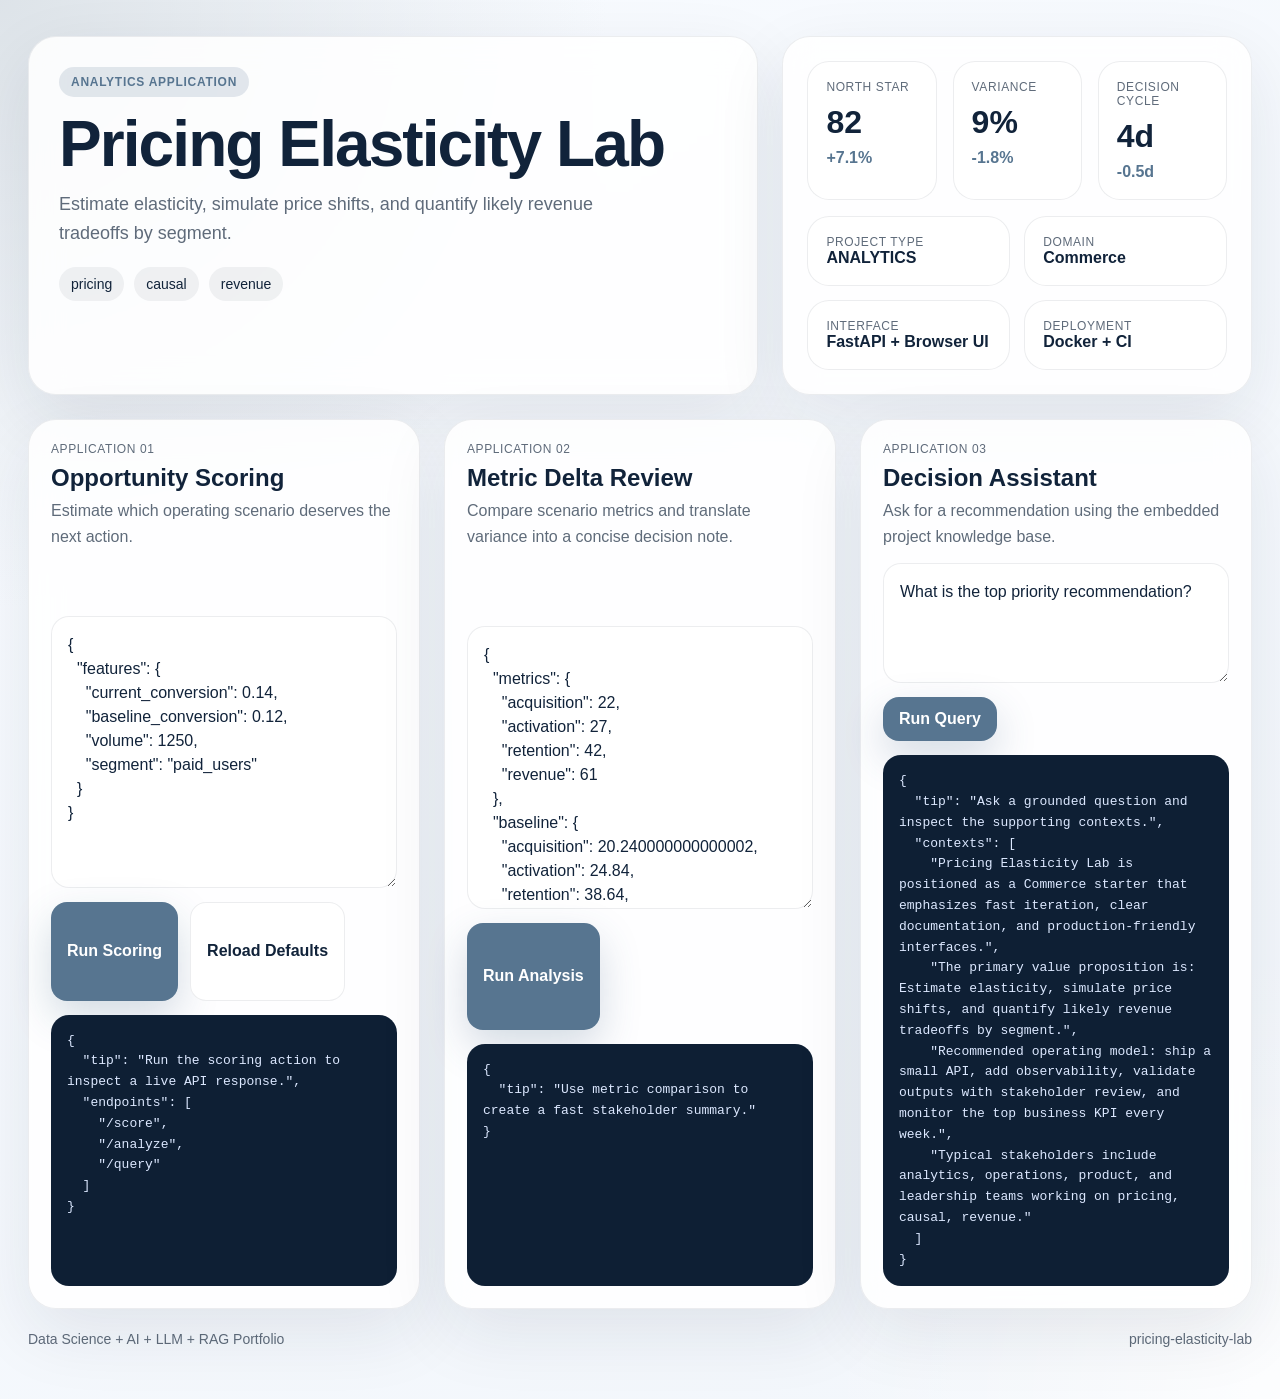
==== src/app/web/index.html @ 2bd1ab11 "Publish production-ready portfolio project" ====
<!doctype html>
        <html lang="en">
        <head>
          <meta charset="utf-8">
          <meta name="viewport" content="width=device-width, initial-scale=1">
          <title>Pricing Elasticity Lab</title>
          <link rel="stylesheet" href="./styles.css">
          <style>:root { --accent: #577590; }</style>
        </head>
        <body>
          <div class="page">
            <section class="hero">
              <div class="panel hero-copy">
                <span class="eyebrow">Analytics Application</span>
                <h1 id="project-title">Pricing Elasticity Lab</h1>
                <p id="project-summary" class="lead">Estimate elasticity, simulate price shifts, and quantify likely revenue tradeoffs by segment.</p>
                <ul id="project-tags" class="tag-list">
                  <li>pricing</li><li>causal</li><li>revenue</li>
                </ul>
              </div>
              <div class="panel hero-side">
                <div class="metric-grid">
                  <article class='card'><span>North Star</span><strong>82</strong><em>+7.1%</em></article>
<article class='card'><span>Variance</span><strong>9%</strong><em>-1.8%</em></article>
<article class='card'><span>Decision Cycle</span><strong>4d</strong><em>-0.5d</em></article>
                </div>
                <div class="mini-grid">
                  <article class='mini-card'><span>Project Type</span><strong>ANALYTICS</strong></article><article class='mini-card'><span>Domain</span><strong>Commerce</strong></article><article class='mini-card'><span>Interface</span><strong>FastAPI + Browser UI</strong></article><article class='mini-card'><span>Deployment</span><strong>Docker + CI</strong></article>
                </div>
              </div>
            </section>
            <section class="app-grid">
              <article class="panel module">
                <div class="module-header">
                  <span>Application 01</span>
                  <h2>Opportunity Scoring</h2>
                  <p>Estimate which operating scenario deserves the next action.</p>
                </div>
                <textarea id="score-input"></textarea>
                <div class="button-row">
                  <button id="run-score">Run Scoring</button>
                  <button id="load-defaults" class="secondary" type="button">Reload Defaults</button>
                </div>
                <pre id="score-output"></pre>
              </article>
              <article class="panel module">
                <div class="module-header">
                  <span>Application 02</span>
                  <h2>Metric Delta Review</h2>
                  <p>Compare scenario metrics and translate variance into a concise decision note.</p>
                </div>
                <textarea id="analyze-input"></textarea>
                <div class="button-row">
                  <button id="run-analyze">Run Analysis</button>
                </div>
                <pre id="analyze-output"></pre>
              </article>
              <article class="panel module">
                <div class="module-header">
                  <span>Application 03</span>
                  <h2>Decision Assistant</h2>
                  <p>Ask for a recommendation using the embedded project knowledge base.</p>
                </div>
                <textarea id="query-input" class="query-input"></textarea>
                <div class="button-row">
                  <button id="run-query">Run Query</button>
                </div>
                <pre id="query-output"></pre>
              </article>
            </section>
            <footer class="footer">
              <span>Data Science + AI + LLM + RAG Portfolio</span>
              <span>pricing-elasticity-lab</span>
            </footer>
          </div>
          <script id="bootstrap-data" type="application/json">{"project": {"slug": "pricing-elasticity-lab", "title": "Pricing Elasticity Lab", "project_type": "analytics", "domain": "Commerce", "summary": "Estimate elasticity, simulate price shifts, and quantify likely revenue tradeoffs by segment.", "tags": ["pricing", "causal", "revenue"]}, "sample_features": {"current_conversion": 0.14, "baseline_conversion": 0.12, "volume": 1250, "segment": "paid_users"}, "sample_metrics": {"acquisition": 22.0, "activation": 27.0, "retention": 42.0, "revenue": 61.0}, "sample_query": "What is the top priority recommendation?", "knowledge_base": ["Pricing Elasticity Lab is positioned as a Commerce starter that emphasizes fast iteration, clear documentation, and production-friendly interfaces.", "The primary value proposition is: Estimate elasticity, simulate price shifts, and quantify likely revenue tradeoffs by segment.", "Recommended operating model: ship a small API, add observability, validate outputs with stakeholder review, and monitor the top business KPI every week.", "Typical stakeholders include analytics, operations, product, and leadership teams working on pricing, causal, revenue."], "dashboard_metrics": [{"label": "North Star", "value": "82", "delta": "+7.1%"}, {"label": "Variance", "value": "9%", "delta": "-1.8%"}, {"label": "Decision Cycle", "value": "4d", "delta": "-0.5d"}]}</script>
          <script src="./app.js"></script>
        </body>
        </html>
---- src/app/web/styles.css ----
:root {
  --accent: #3d5a80;
  --accent-soft: rgba(61, 90, 128, 0.14);
  --bg: #f2f6fb;
  --card: rgba(255, 255, 255, 0.86);
  --line: rgba(16, 32, 51, 0.08);
  --ink: #11233a;
  --muted: #5f6b7a;
  --success: #2a9d8f;
}
* { box-sizing: border-box; }
html, body { margin: 0; min-height: 100%; }
body {
  font-family: "Avenir Next", "Segoe UI", sans-serif;
  color: var(--ink);
  background:
    radial-gradient(circle at top left, color-mix(in srgb, var(--accent) 20%, white), transparent 32%),
    radial-gradient(circle at bottom right, rgba(255,255,255,0.82), transparent 24%),
    linear-gradient(145deg, #f8fbff, var(--bg));
}
.page {
  max-width: 1320px;
  margin: 0 auto;
  padding: 36px 28px 52px;
}
.hero {
  display: grid;
  grid-template-columns: 1.4fr 0.9fr;
  gap: 24px;
  margin-bottom: 24px;
}
.panel {
  background: var(--card);
  border: 1px solid var(--line);
  border-radius: 28px;
  box-shadow: 0 24px 70px rgba(17, 35, 58, 0.09);
  backdrop-filter: blur(16px);
}
.hero-copy {
  padding: 30px;
}
.eyebrow {
  display: inline-flex;
  align-items: center;
  gap: 8px;
  padding: 8px 12px;
  background: var(--accent-soft);
  color: var(--accent);
  border-radius: 999px;
  text-transform: uppercase;
  letter-spacing: 0.06em;
  font-size: 12px;
  font-weight: 700;
}
h1 {
  margin: 16px 0 14px;
  font-size: clamp(2.2rem, 5vw, 4rem);
  line-height: 0.98;
  letter-spacing: -0.03em;
}
.lead {
  font-size: 18px;
  line-height: 1.65;
  color: var(--muted);
  max-width: 60ch;
  margin: 0;
}
.tag-list {
  display: flex;
  flex-wrap: wrap;
  gap: 10px;
  list-style: none;
  margin: 18px 0 0;
  padding: 0;
}
.tag-list li {
  padding: 9px 12px;
  border-radius: 999px;
  background: rgba(17, 35, 58, 0.06);
  color: var(--ink);
  font-size: 14px;
}
.hero-side {
  padding: 24px;
  display: grid;
  gap: 16px;
  align-content: space-between;
}
.metric-grid {
  display: grid;
  grid-template-columns: repeat(3, minmax(0, 1fr));
  gap: 16px;
}
.metric-card,
.mini-card,
.card {
  background: white;
  border: 1px solid var(--line);
  border-radius: 22px;
  padding: 18px;
}
.metric-card span,
.card span,
.mini-card span,
.module-header span {
  display: block;
  color: var(--muted);
  text-transform: uppercase;
  letter-spacing: 0.05em;
  font-size: 12px;
}
.metric-card strong,
.card strong {
  display: block;
  font-size: 32px;
  margin-top: 10px;
}
.metric-card em,
.card em {
  display: inline-block;
  margin-top: 8px;
  font-style: normal;
  color: var(--accent);
  font-weight: 700;
}
.mini-grid {
  display: grid;
  grid-template-columns: repeat(2, minmax(0, 1fr));
  gap: 14px;
}
.app-grid {
  display: grid;
  grid-template-columns: repeat(3, minmax(0, 1fr));
  gap: 24px;
}
.module {
  padding: 22px;
  display: grid;
  gap: 14px;
}
.module-header h2 {
  margin: 8px 0 6px;
  font-size: 24px;
}
.module-header p {
  margin: 0;
  color: var(--muted);
  line-height: 1.6;
}
textarea, input, button {
  font: inherit;
}
textarea {
  width: 100%;
  min-height: 220px;
  resize: vertical;
  border: 1px solid var(--line);
  border-radius: 18px;
  padding: 16px;
  background: rgba(255,255,255,0.92);
  color: var(--ink);
  line-height: 1.5;
}
.query-input {
  min-height: 120px;
}
button {
  border: 0;
  border-radius: 16px;
  background: var(--accent);
  color: white;
  padding: 13px 16px;
  font-weight: 700;
  cursor: pointer;
  box-shadow: 0 16px 40px rgba(61, 90, 128, 0.22);
}
button.secondary {
  background: white;
  color: var(--ink);
  border: 1px solid var(--line);
  box-shadow: none;
}
.button-row {
  display: flex;
  gap: 12px;
  flex-wrap: wrap;
}
pre {
  margin: 0;
  white-space: pre-wrap;
  word-break: break-word;
  background: #0e1f34;
  color: #dce8ff;
  border-radius: 18px;
  padding: 16px;
  min-height: 180px;
  font-size: 13px;
  line-height: 1.6;
  overflow: auto;
}
.footer {
  display: flex;
  justify-content: space-between;
  margin-top: 22px;
  color: var(--muted);
  font-size: 14px;
}
@media (max-width: 1080px) {
  .hero, .app-grid { grid-template-columns: 1fr; }
  .metric-grid { grid-template-columns: 1fr; }
}
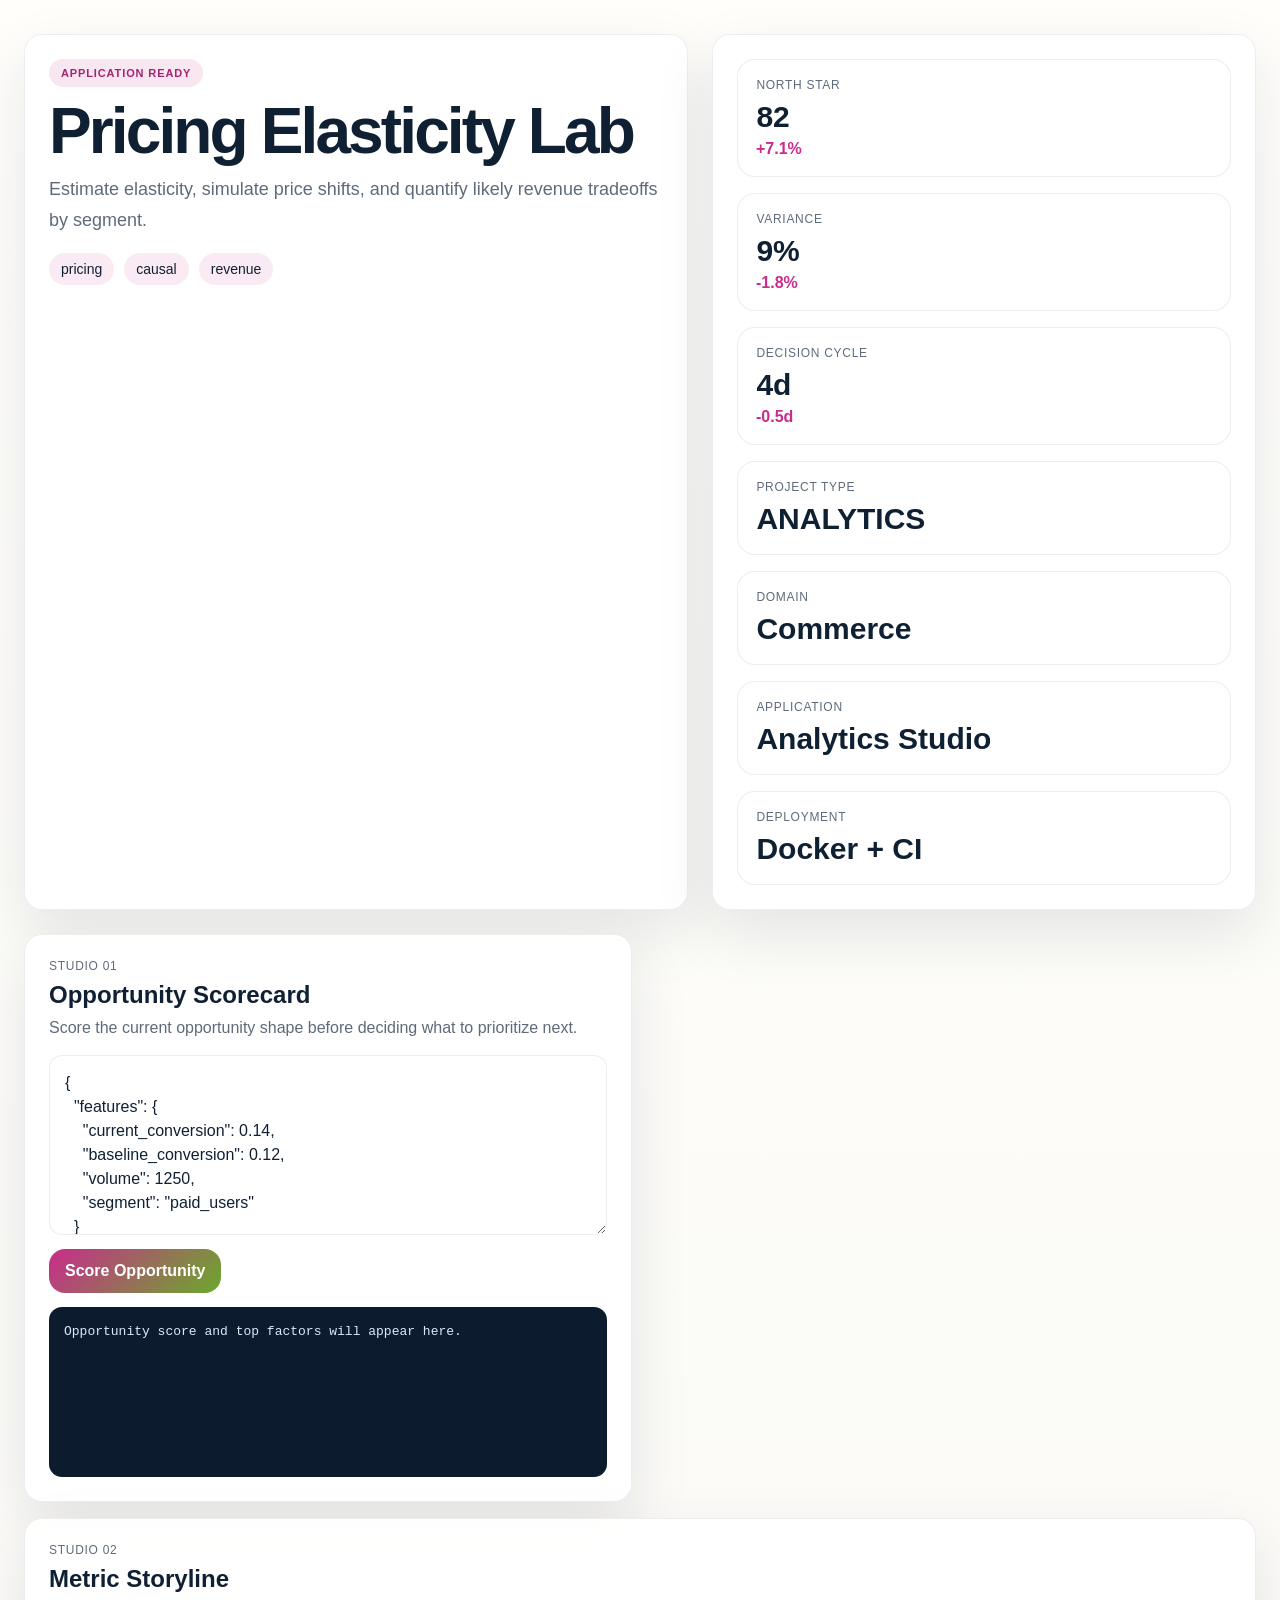
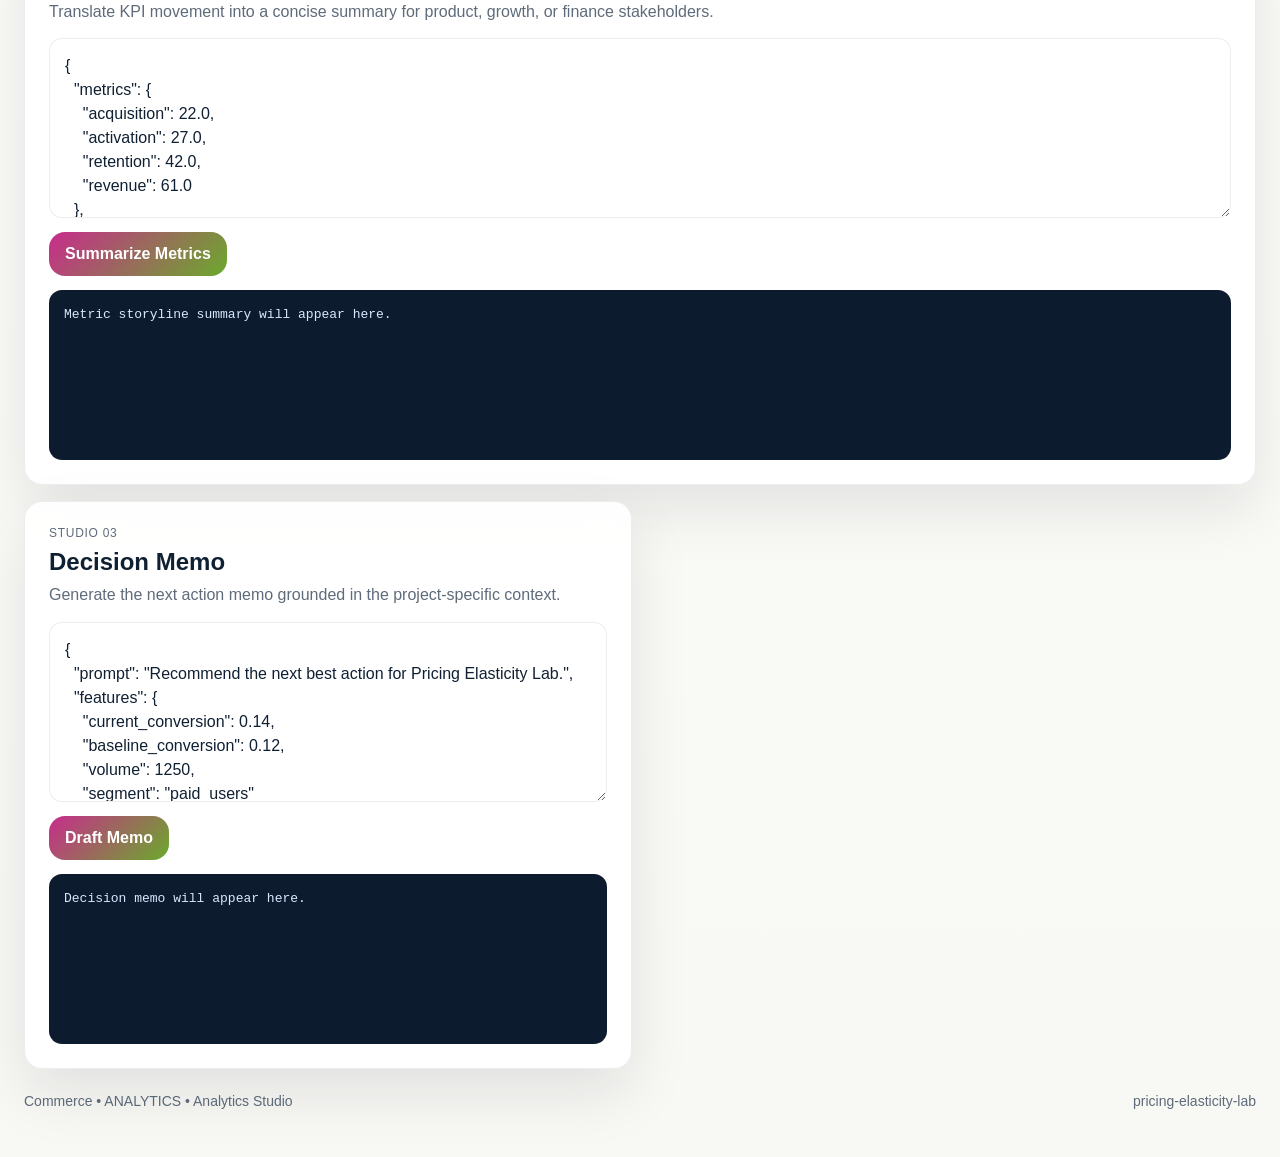
==== commit b7662adf: "Publish production-ready portfolio project" ====
--- a/src/app/web/index.html
+++ b/src/app/web/index.html
@@ -6,13 +6,12 @@
           <meta name="viewport" content="width=device-width, initial-scale=1">
           <title>Pricing Elasticity Lab</title>
           <link rel="stylesheet" href="./styles.css">
-          <style>:root { --accent: #577590; }</style>
         </head>
-        <body>
-          <div class="page">
+        <body class="surface-paper">
+          <div class="page layout-console eyebrow-soft headline-normal modules-2 hero-align-left">
             <section class="hero">
               <div class="panel hero-copy">
-                <span class="eyebrow">Analytics Application</span>
+                <span class="eyebrow" data-health>Analytics Studio</span>
                 <h1 id="project-title">Pricing Elasticity Lab</h1>
                 <p id="project-summary" class="lead">Estimate elasticity, simulate price shifts, and quantify likely revenue tradeoffs by segment.</p>
                 <ul id="project-tags" class="tag-list">
@@ -26,55 +25,88 @@
 <article class='card'><span>Decision Cycle</span><strong>4d</strong><em>-0.5d</em></article>
                 </div>
                 <div class="mini-grid">
-                  <article class='mini-card'><span>Project Type</span><strong>ANALYTICS</strong></article><article class='mini-card'><span>Domain</span><strong>Commerce</strong></article><article class='mini-card'><span>Interface</span><strong>FastAPI + Browser UI</strong></article><article class='mini-card'><span>Deployment</span><strong>Docker + CI</strong></article>
+                  <article class='mini-card'><span>Project Type</span><strong>ANALYTICS</strong></article><article class='mini-card'><span>Domain</span><strong>Commerce</strong></article><article class='mini-card'><span>Application</span><strong>Analytics Studio</strong></article><article class='mini-card'><span>Deployment</span><strong>Docker + CI</strong></article>
                 </div>
               </div>
             </section>
             <section class="app-grid">
-              <article class="panel module">
-                <div class="module-header">
-                  <span>Application 01</span>
-                  <h2>Opportunity Scoring</h2>
-                  <p>Estimate which operating scenario deserves the next action.</p>
-                </div>
-                <textarea id="score-input"></textarea>
-                <div class="button-row">
-                  <button id="run-score">Run Scoring</button>
-                  <button id="load-defaults" class="secondary" type="button">Reload Defaults</button>
-                </div>
-                <pre id="score-output"></pre>
-              </article>
-              <article class="panel module">
-                <div class="module-header">
-                  <span>Application 02</span>
-                  <h2>Metric Delta Review</h2>
-                  <p>Compare scenario metrics and translate variance into a concise decision note.</p>
-                </div>
-                <textarea id="analyze-input"></textarea>
-                <div class="button-row">
-                  <button id="run-analyze">Run Analysis</button>
-                </div>
-                <pre id="analyze-output"></pre>
-              </article>
-              <article class="panel module">
-                <div class="module-header">
-                  <span>Application 03</span>
-                  <h2>Decision Assistant</h2>
-                  <p>Ask for a recommendation using the embedded project knowledge base.</p>
-                </div>
-                <textarea id="query-input" class="query-input"></textarea>
-                <div class="button-row">
-                  <button id="run-query">Run Query</button>
-                </div>
-                <pre id="query-output"></pre>
-              </article>
+              <article class="panel module js-module span-normal">
+          <div class="module-header">
+            <span>Studio 01</span>
+            <h2>Opportunity Scorecard</h2>
+            <p>Score the current opportunity shape before deciding what to prioritize next.</p>
+          </div>
+          <textarea class="js-input">{
+  &quot;features&quot;: {
+    &quot;current_conversion&quot;: 0.14,
+    &quot;baseline_conversion&quot;: 0.12,
+    &quot;volume&quot;: 1250,
+    &quot;segment&quot;: &quot;paid_users&quot;
+  }
+}</textarea>
+          <div class="button-row">
+            <button class="js-run" data-endpoint="/score" data-input-mode="json">Score Opportunity</button>
+          </div>
+          <pre class="js-output">Opportunity score and top factors will appear here.</pre>
+        </article>
+<article class="panel module js-module span-wide">
+          <div class="module-header">
+            <span>Studio 02</span>
+            <h2>Metric Storyline</h2>
+            <p>Translate KPI movement into a concise summary for product, growth, or finance stakeholders.</p>
+          </div>
+          <textarea class="js-input">{
+  &quot;metrics&quot;: {
+    &quot;acquisition&quot;: 22.0,
+    &quot;activation&quot;: 27.0,
+    &quot;retention&quot;: 42.0,
+    &quot;revenue&quot;: 61.0
+  },
+  &quot;baseline&quot;: {
+    &quot;acquisition&quot;: 20.24,
+    &quot;activation&quot;: 24.84,
+    &quot;retention&quot;: 38.64,
+    &quot;revenue&quot;: 56.12
+  }
+}</textarea>
+          <div class="button-row">
+            <button class="js-run" data-endpoint="/analyze" data-input-mode="json">Summarize Metrics</button>
+          </div>
+          <pre class="js-output">Metric storyline summary will appear here.</pre>
+        </article>
+<article class="panel module js-module span-normal">
+          <div class="module-header">
+            <span>Studio 03</span>
+            <h2>Decision Memo</h2>
+            <p>Generate the next action memo grounded in the project-specific context.</p>
+          </div>
+          <textarea class="js-input">{
+  &quot;prompt&quot;: &quot;Recommend the next best action for Pricing Elasticity Lab.&quot;,
+  &quot;features&quot;: {
+    &quot;current_conversion&quot;: 0.14,
+    &quot;baseline_conversion&quot;: 0.12,
+    &quot;volume&quot;: 1250,
+    &quot;segment&quot;: &quot;paid_users&quot;
+  },
+  &quot;metrics&quot;: {
+    &quot;acquisition&quot;: 22.0,
+    &quot;activation&quot;: 27.0,
+    &quot;retention&quot;: 42.0,
+    &quot;revenue&quot;: 61.0
+  }
+}</textarea>
+          <div class="button-row">
+            <button class="js-run" data-endpoint="/recommend" data-input-mode="json">Draft Memo</button>
+          </div>
+          <pre class="js-output">Decision memo will appear here.</pre>
+        </article>
             </section>
             <footer class="footer">
-              <span>Data Science + AI + LLM + RAG Portfolio</span>
+              <span>Commerce • ANALYTICS • Analytics Studio</span>
               <span>pricing-elasticity-lab</span>
             </footer>
           </div>
-          <script id="bootstrap-data" type="application/json">{"project": {"slug": "pricing-elasticity-lab", "title": "Pricing Elasticity Lab", "project_type": "analytics", "domain": "Commerce", "summary": "Estimate elasticity, simulate price shifts, and quantify likely revenue tradeoffs by segment.", "tags": ["pricing", "causal", "revenue"]}, "sample_features": {"current_conversion": 0.14, "baseline_conversion": 0.12, "volume": 1250, "segment": "paid_users"}, "sample_metrics": {"acquisition": 22.0, "activation": 27.0, "retention": 42.0, "revenue": 61.0}, "sample_query": "What is the top priority recommendation?", "knowledge_base": ["Pricing Elasticity Lab is positioned as a Commerce starter that emphasizes fast iteration, clear documentation, and production-friendly interfaces.", "The primary value proposition is: Estimate elasticity, simulate price shifts, and quantify likely revenue tradeoffs by segment.", "Recommended operating model: ship a small API, add observability, validate outputs with stakeholder review, and monitor the top business KPI every week.", "Typical stakeholders include analytics, operations, product, and leadership teams working on pricing, causal, revenue."], "dashboard_metrics": [{"label": "North Star", "value": "82", "delta": "+7.1%"}, {"label": "Variance", "value": "9%", "delta": "-1.8%"}, {"label": "Decision Cycle", "value": "4d", "delta": "-0.5d"}]}</script>
+          <script id="bootstrap-data" type="application/json">{"project": {"slug": "pricing-elasticity-lab", "title": "Pricing Elasticity Lab", "project_type": "analytics", "domain": "Commerce", "summary": "Estimate elasticity, simulate price shifts, and quantify likely revenue tradeoffs by segment.", "tags": ["pricing", "causal", "revenue"]}, "app_archetype": "studio", "ui_profile": {"layout": "console", "surface": "paper", "font_stack": "\"DM Sans\", \"Segoe UI\", sans-serif", "radius": 23, "shadow": 61, "eyebrow_style": "soft", "module_columns": 2, "hero_align": "left", "headline_mode": "normal"}, "app_modules": [{"label": "Studio 01", "title": "Opportunity Scorecard", "description": "Score the current opportunity shape before deciding what to prioritize next.", "endpoint": "/score", "input_mode": "json", "cta": "Score Opportunity", "prefill": "{\n  \"features\": {\n    \"current_conversion\": 0.14,\n    \"baseline_conversion\": 0.12,\n    \"volume\": 1250,\n    \"segment\": \"paid_users\"\n  }\n}", "hint": "Opportunity score and top factors will appear here.", "span": "normal"}, {"label": "Studio 02", "title": "Metric Storyline", "description": "Translate KPI movement into a concise summary for product, growth, or finance stakeholders.", "endpoint": "/analyze", "input_mode": "json", "cta": "Summarize Metrics", "prefill": "{\n  \"metrics\": {\n    \"acquisition\": 22.0,\n    \"activation\": 27.0,\n    \"retention\": 42.0,\n    \"revenue\": 61.0\n  },\n  \"baseline\": {\n    \"acquisition\": 20.24,\n    \"activation\": 24.84,\n    \"retention\": 38.64,\n    \"revenue\": 56.12\n  }\n}", "hint": "Metric storyline summary will appear here.", "span": "wide"}, {"label": "Studio 03", "title": "Decision Memo", "description": "Generate the next action memo grounded in the project-specific context.", "endpoint": "/recommend", "input_mode": "json", "cta": "Draft Memo", "prefill": "{\n  \"prompt\": \"Recommend the next best action for Pricing Elasticity Lab.\",\n  \"features\": {\n    \"current_conversion\": 0.14,\n    \"baseline_conversion\": 0.12,\n    \"volume\": 1250,\n    \"segment\": \"paid_users\"\n  },\n  \"metrics\": {\n    \"acquisition\": 22.0,\n    \"activation\": 27.0,\n    \"retention\": 42.0,\n    \"revenue\": 61.0\n  }\n}", "hint": "Decision memo will appear here.", "span": "normal"}], "sample_features": {"current_conversion": 0.14, "baseline_conversion": 0.12, "volume": 1250, "segment": "paid_users"}, "sample_metrics": {"acquisition": 22.0, "activation": 27.0, "retention": 42.0, "revenue": 61.0}, "knowledge_base": ["Pricing Elasticity Lab is positioned as a Commerce starter that emphasizes fast iteration, clear documentation, and production-friendly interfaces.", "The primary value proposition is: Estimate elasticity, simulate price shifts, and quantify likely revenue tradeoffs by segment.", "Recommended operating model: ship a small API, add observability, validate outputs with stakeholder review, and monitor the top business KPI every week.", "Typical stakeholders include analytics, operations, product, and leadership teams working on pricing, causal, revenue."], "dashboard_metrics": [{"label": "North Star", "value": "82", "delta": "+7.1%"}, {"label": "Variance", "value": "9%", "delta": "-1.8%"}, {"label": "Decision Cycle", "value": "4d", "delta": "-0.5d"}]}</script>
           <script src="./app.js"></script>
         </body>
         </html>
--- a/src/app/web/styles.css
+++ b/src/app/web/styles.css
@@ -1,141 +1,185 @@
 
 :root {
-  --accent: #3d5a80;
-  --accent-soft: rgba(61, 90, 128, 0.14);
-  --bg: #f2f6fb;
+  --accent: #c82c8c;
+  --accent-2: #6ba92c;
+  --accent-soft: color-mix(in srgb, var(--accent) 18%, white);
+  --radius: 23px;
+  --shadow-size: 61px;
+  --font-stack: "DM Sans", "Segoe UI", sans-serif;
+  --bg: #f4f7fb;
   --card: rgba(255, 255, 255, 0.86);
   --line: rgba(16, 32, 51, 0.08);
-  --ink: #11233a;
+  --ink: #102033;
   --muted: #5f6b7a;
-  --success: #2a9d8f;
+  --output-bg: #0d1b2e;
+  --output-ink: #dae8ff;
 }
 * { box-sizing: border-box; }
 html, body { margin: 0; min-height: 100%; }
 body {
-  font-family: "Avenir Next", "Segoe UI", sans-serif;
+  font-family: var(--font-stack);
   color: var(--ink);
-  background:
-    radial-gradient(circle at top left, color-mix(in srgb, var(--accent) 20%, white), transparent 32%),
-    radial-gradient(circle at bottom right, rgba(255,255,255,0.82), transparent 24%),
-    linear-gradient(145deg, #f8fbff, var(--bg));
+  background: linear-gradient(145deg, #f8fbff, var(--bg));
+}
+body.surface-mist {
+  --bg: #eef4fb;
+  background:
+    radial-gradient(circle at top left, color-mix(in srgb, var(--accent) 18%, white), transparent 34%),
+    linear-gradient(145deg, #fbfdff, var(--bg));
+}
+body.surface-aurora {
+  --bg: #edf1ff;
+  background:
+    radial-gradient(circle at 0% 0%, color-mix(in srgb, var(--accent) 22%, white), transparent 38%),
+    radial-gradient(circle at 100% 100%, color-mix(in srgb, var(--accent-2) 20%, white), transparent 28%),
+    linear-gradient(135deg, #f7f8ff, var(--bg));
+}
+body.surface-sand {
+  --bg: #f5efe8;
+  --card: rgba(255, 251, 246, 0.9);
+  background:
+    linear-gradient(135deg, rgba(255,255,255,0.82), rgba(245, 239, 232, 0.98)),
+    radial-gradient(circle at top right, color-mix(in srgb, var(--accent) 16%, white), transparent 32%);
+}
+body.surface-slate {
+  --bg: #ecf0f7;
+  --card: rgba(248, 250, 255, 0.88);
+  background:
+    linear-gradient(160deg, #f7f9fc, var(--bg)),
+    radial-gradient(circle at bottom left, color-mix(in srgb, var(--accent-2) 16%, white), transparent 34%);
+}
+body.surface-paper {
+  --bg: #f8f8f4;
+  --card: rgba(255,255,255,0.93);
+  background:
+    linear-gradient(180deg, #fffefb, var(--bg));
+}
+body.surface-ink {
+  --bg: #0f1726;
+  --card: rgba(15, 23, 38, 0.88);
+  --line: rgba(226, 238, 255, 0.1);
+  --ink: #f5f8ff;
+  --muted: #b4c0cf;
+  --output-bg: rgba(255,255,255,0.06);
+  --output-ink: #f5f8ff;
+  background:
+    radial-gradient(circle at top left, color-mix(in srgb, var(--accent) 28%, transparent), transparent 42%),
+    linear-gradient(145deg, #09111d, var(--bg));
 }
 .page {
-  max-width: 1320px;
+  max-width: 1360px;
   margin: 0 auto;
-  padding: 36px 28px 52px;
-}
-.hero {
-  display: grid;
-  grid-template-columns: 1.4fr 0.9fr;
+  padding: 34px 24px 48px;
+  display: grid;
   gap: 24px;
-  margin-bottom: 24px;
 }
 .panel {
   background: var(--card);
   border: 1px solid var(--line);
-  border-radius: 28px;
-  box-shadow: 0 24px 70px rgba(17, 35, 58, 0.09);
-  backdrop-filter: blur(16px);
-}
-.hero-copy {
-  padding: 30px;
+  border-radius: var(--radius);
+  box-shadow: 0 24px var(--shadow-size) rgba(16, 32, 51, 0.1);
+  backdrop-filter: blur(18px);
+}
+.hero {
+  display: grid;
+  gap: 24px;
+}
+.hero-copy,
+.hero-side,
+.module {
+  padding: 24px;
 }
 .eyebrow {
   display: inline-flex;
   align-items: center;
   gap: 8px;
   padding: 8px 12px;
+  border-radius: 999px;
   background: var(--accent-soft);
   color: var(--accent);
-  border-radius: 999px;
   text-transform: uppercase;
-  letter-spacing: 0.06em;
-  font-size: 12px;
-  font-weight: 700;
+  letter-spacing: 0.08em;
+  font-size: 11px;
+  font-weight: 800;
+}
+.page.eyebrow-outline .eyebrow {
+  background: transparent;
+  border: 1px solid color-mix(in srgb, var(--accent) 40%, white);
+}
+.page.eyebrow-soft .eyebrow {
+  background: color-mix(in srgb, var(--accent) 12%, white);
+  color: color-mix(in srgb, var(--accent) 82%, black);
 }
 h1 {
-  margin: 16px 0 14px;
-  font-size: clamp(2.2rem, 5vw, 4rem);
-  line-height: 0.98;
-  letter-spacing: -0.03em;
-}
+  margin: 14px 0 12px;
+  font-size: clamp(2.2rem, 5vw, 4.4rem);
+  line-height: 0.96;
+  letter-spacing: -0.045em;
+}
+.page.headline-compact h1 { max-width: 10ch; }
+.page.headline-tall h1 { line-height: 1.03; font-size: clamp(2.4rem, 5vw, 4.8rem); }
 .lead {
+  margin: 0;
   font-size: 18px;
-  line-height: 1.65;
+  line-height: 1.68;
   color: var(--muted);
-  max-width: 60ch;
-  margin: 0;
+  max-width: 62ch;
 }
 .tag-list {
+  list-style: none;
   display: flex;
   flex-wrap: wrap;
   gap: 10px;
-  list-style: none;
   margin: 18px 0 0;
   padding: 0;
 }
 .tag-list li {
-  padding: 9px 12px;
+  padding: 8px 12px;
   border-radius: 999px;
-  background: rgba(17, 35, 58, 0.06);
+  background: color-mix(in srgb, var(--accent) 10%, white);
   color: var(--ink);
   font-size: 14px;
 }
 .hero-side {
-  padding: 24px;
   display: grid;
   gap: 16px;
-  align-content: space-between;
-}
-.metric-grid {
-  display: grid;
-  grid-template-columns: repeat(3, minmax(0, 1fr));
+}
+.metric-grid,
+.mini-grid,
+.app-grid {
+  display: grid;
   gap: 16px;
 }
-.metric-card,
-.mini-card,
-.card {
-  background: white;
+.card,
+.mini-card {
+  background: color-mix(in srgb, var(--card) 92%, white);
   border: 1px solid var(--line);
-  border-radius: 22px;
+  border-radius: calc(var(--radius) - 8px);
   padding: 18px;
 }
-.metric-card span,
 .card span,
 .mini-card span,
 .module-header span {
   display: block;
   color: var(--muted);
   text-transform: uppercase;
-  letter-spacing: 0.05em;
+  letter-spacing: 0.06em;
   font-size: 12px;
 }
-.metric-card strong,
-.card strong {
+.card strong,
+.mini-card strong {
   display: block;
-  font-size: 32px;
-  margin-top: 10px;
-}
-.metric-card em,
+  margin-top: 8px;
+  font-size: 30px;
+}
 .card em {
   display: inline-block;
-  margin-top: 8px;
+  margin-top: 6px;
   font-style: normal;
   color: var(--accent);
   font-weight: 700;
 }
-.mini-grid {
-  display: grid;
-  grid-template-columns: repeat(2, minmax(0, 1fr));
-  gap: 14px;
-}
-.app-grid {
-  display: grid;
-  grid-template-columns: repeat(3, minmax(0, 1fr));
-  gap: 24px;
-}
 .module {
-  padding: 22px;
   display: grid;
   gap: 14px;
 }
@@ -148,65 +192,157 @@
   color: var(--muted);
   line-height: 1.6;
 }
-textarea, input, button {
+textarea,
+button {
   font: inherit;
 }
 textarea {
   width: 100%;
-  min-height: 220px;
+  min-height: 180px;
   resize: vertical;
   border: 1px solid var(--line);
-  border-radius: 18px;
-  padding: 16px;
-  background: rgba(255,255,255,0.92);
+  border-radius: calc(var(--radius) - 10px);
+  padding: 15px;
+  background: rgba(255,255,255,0.82);
   color: var(--ink);
   line-height: 1.5;
 }
-.query-input {
-  min-height: 120px;
+body.surface-ink textarea {
+  background: rgba(255,255,255,0.05);
+}
+.module-input-text {
+  min-height: 110px;
+}
+.button-row {
+  display: flex;
+  flex-wrap: wrap;
+  gap: 10px;
 }
 button {
   border: 0;
   border-radius: 16px;
-  background: var(--accent);
+  background: linear-gradient(135deg, var(--accent), var(--accent-2));
   color: white;
   padding: 13px 16px;
   font-weight: 700;
   cursor: pointer;
-  box-shadow: 0 16px 40px rgba(61, 90, 128, 0.22);
-}
-button.secondary {
-  background: white;
-  color: var(--ink);
-  border: 1px solid var(--line);
-  box-shadow: none;
-}
-.button-row {
-  display: flex;
-  gap: 12px;
-  flex-wrap: wrap;
 }
 pre {
   margin: 0;
   white-space: pre-wrap;
   word-break: break-word;
-  background: #0e1f34;
-  color: #dce8ff;
-  border-radius: 18px;
-  padding: 16px;
-  min-height: 180px;
+  background: var(--output-bg);
+  color: var(--output-ink);
+  border-radius: calc(var(--radius) - 10px);
+  padding: 15px;
+  min-height: 170px;
+  line-height: 1.58;
   font-size: 13px;
-  line-height: 1.6;
   overflow: auto;
 }
 .footer {
   display: flex;
   justify-content: space-between;
-  margin-top: 22px;
   color: var(--muted);
   font-size: 14px;
 }
-@media (max-width: 1080px) {
-  .hero, .app-grid { grid-template-columns: 1fr; }
-  .metric-grid { grid-template-columns: 1fr; }
-}
+.page.layout-horizon .hero {
+  grid-template-columns: 1.45fr 1fr;
+  align-items: stretch;
+}
+.page.layout-horizon.modules-2 .app-grid,
+.page.layout-horizon.modules-3 .app-grid {
+  grid-template-columns: repeat(3, minmax(0, 1fr));
+}
+.page.layout-rail .hero {
+  grid-template-columns: 0.92fr 1.08fr;
+}
+.page.layout-rail .hero-copy {
+  padding-top: 34px;
+}
+.page.layout-rail .app-grid {
+  grid-template-columns: repeat(2, minmax(0, 1fr));
+}
+.page.layout-folio .hero {
+  grid-template-columns: 1fr;
+}
+.page.layout-folio .hero-copy {
+  text-align: center;
+}
+.page.layout-folio .lead {
+  margin-inline: auto;
+}
+.page.layout-folio .tag-list {
+  justify-content: center;
+}
+.page.layout-folio .metric-grid {
+  grid-template-columns: repeat(3, minmax(0, 1fr));
+}
+.page.layout-folio .mini-grid {
+  grid-template-columns: repeat(4, minmax(0, 1fr));
+}
+.page.layout-folio .app-grid {
+  grid-template-columns: repeat(2, minmax(0, 1fr));
+}
+.page.layout-board .hero {
+  grid-template-columns: 1fr;
+}
+.page.layout-board .hero-side {
+  grid-template-columns: 1.2fr 0.8fr;
+  align-items: start;
+}
+.page.layout-board .metric-grid {
+  grid-template-columns: repeat(3, minmax(0, 1fr));
+}
+.page.layout-board .app-grid {
+  grid-template-columns: repeat(4, minmax(0, 1fr));
+}
+.page.layout-stack .hero {
+  grid-template-columns: 1fr;
+}
+.page.layout-stack .hero-side {
+  grid-template-columns: repeat(2, minmax(0, 1fr));
+}
+.page.layout-stack .app-grid {
+  grid-template-columns: repeat(3, minmax(0, 1fr));
+}
+.page.layout-console .hero {
+  grid-template-columns: 1.1fr 0.9fr;
+}
+.page.layout-console .panel,
+.page.layout-console .card,
+.page.layout-console .mini-card {
+  border-radius: 18px;
+}
+.page.modules-2 .app-grid {
+  grid-template-columns: repeat(2, minmax(0, 1fr));
+}
+.module.span-wide {
+  grid-column: span 2;
+}
+.hero-align-center .hero-copy {
+  text-align: center;
+}
+.hero-align-center .lead,
+.hero-align-center .tag-list {
+  margin-inline: auto;
+  justify-content: center;
+}
+@media (max-width: 1120px) {
+  .page.layout-horizon .hero,
+  .page.layout-rail .hero,
+  .page.layout-console .hero,
+  .page.layout-board .hero-side,
+  .page.layout-folio .mini-grid,
+  .page.layout-stack .hero-side,
+  .page.modules-2 .app-grid,
+  .page.layout-board .app-grid,
+  .page.layout-stack .app-grid,
+  .page.layout-horizon.modules-3 .app-grid,
+  .page.layout-folio .app-grid {
+    grid-template-columns: 1fr;
+  }
+  .module.span-wide {
+    grid-column: auto;
+  }
+}
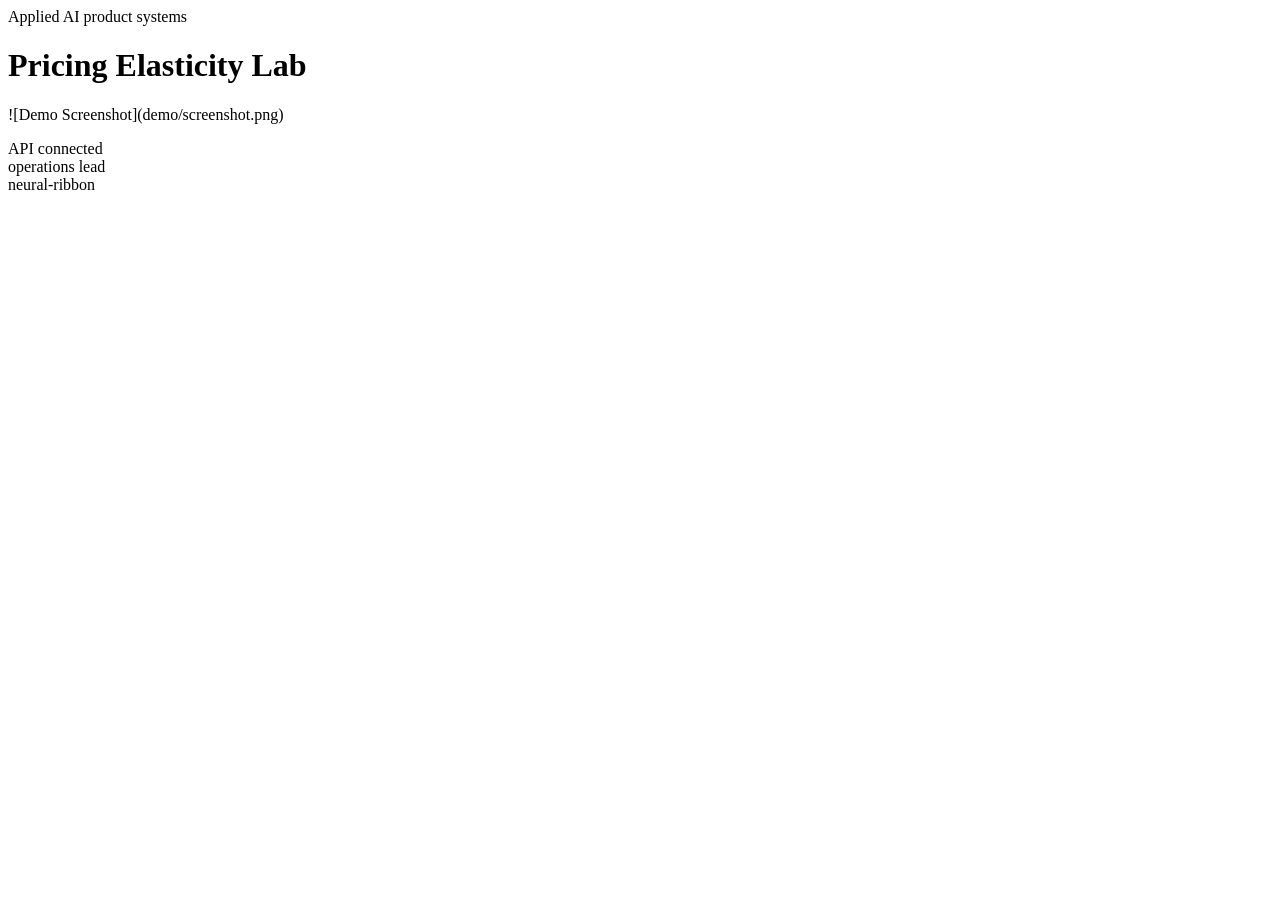
==== commit 885ac028: "Upgrade to production-grade app scaffold and 3D landing page" ====
--- a/src/app/web/index.html
+++ b/src/app/web/index.html
@@ -1,112 +1,29 @@
-
-        <!doctype html>
-        <html lang="en">
-        <head>
-          <meta charset="utf-8">
-          <meta name="viewport" content="width=device-width, initial-scale=1">
-          <title>Pricing Elasticity Lab</title>
-          <link rel="stylesheet" href="./styles.css">
-        </head>
-        <body class="surface-paper">
-          <div class="page layout-console eyebrow-soft headline-normal modules-2 hero-align-left">
-            <section class="hero">
-              <div class="panel hero-copy">
-                <span class="eyebrow" data-health>Analytics Studio</span>
-                <h1 id="project-title">Pricing Elasticity Lab</h1>
-                <p id="project-summary" class="lead">Estimate elasticity, simulate price shifts, and quantify likely revenue tradeoffs by segment.</p>
-                <ul id="project-tags" class="tag-list">
-                  <li>pricing</li><li>causal</li><li>revenue</li>
-                </ul>
-              </div>
-              <div class="panel hero-side">
-                <div class="metric-grid">
-                  <article class='card'><span>North Star</span><strong>82</strong><em>+7.1%</em></article>
-<article class='card'><span>Variance</span><strong>9%</strong><em>-1.8%</em></article>
-<article class='card'><span>Decision Cycle</span><strong>4d</strong><em>-0.5d</em></article>
-                </div>
-                <div class="mini-grid">
-                  <article class='mini-card'><span>Project Type</span><strong>ANALYTICS</strong></article><article class='mini-card'><span>Domain</span><strong>Commerce</strong></article><article class='mini-card'><span>Application</span><strong>Analytics Studio</strong></article><article class='mini-card'><span>Deployment</span><strong>Docker + CI</strong></article>
-                </div>
-              </div>
-            </section>
-            <section class="app-grid">
-              <article class="panel module js-module span-normal">
-          <div class="module-header">
-            <span>Studio 01</span>
-            <h2>Opportunity Scorecard</h2>
-            <p>Score the current opportunity shape before deciding what to prioritize next.</p>
-          </div>
-          <textarea class="js-input">{
-  &quot;features&quot;: {
-    &quot;current_conversion&quot;: 0.14,
-    &quot;baseline_conversion&quot;: 0.12,
-    &quot;volume&quot;: 1250,
-    &quot;segment&quot;: &quot;paid_users&quot;
-  }
-}</textarea>
-          <div class="button-row">
-            <button class="js-run" data-endpoint="/score" data-input-mode="json">Score Opportunity</button>
-          </div>
-          <pre class="js-output">Opportunity score and top factors will appear here.</pre>
-        </article>
-<article class="panel module js-module span-wide">
-          <div class="module-header">
-            <span>Studio 02</span>
-            <h2>Metric Storyline</h2>
-            <p>Translate KPI movement into a concise summary for product, growth, or finance stakeholders.</p>
-          </div>
-          <textarea class="js-input">{
-  &quot;metrics&quot;: {
-    &quot;acquisition&quot;: 22.0,
-    &quot;activation&quot;: 27.0,
-    &quot;retention&quot;: 42.0,
-    &quot;revenue&quot;: 61.0
-  },
-  &quot;baseline&quot;: {
-    &quot;acquisition&quot;: 20.24,
-    &quot;activation&quot;: 24.84,
-    &quot;retention&quot;: 38.64,
-    &quot;revenue&quot;: 56.12
-  }
-}</textarea>
-          <div class="button-row">
-            <button class="js-run" data-endpoint="/analyze" data-input-mode="json">Summarize Metrics</button>
-          </div>
-          <pre class="js-output">Metric storyline summary will appear here.</pre>
-        </article>
-<article class="panel module js-module span-normal">
-          <div class="module-header">
-            <span>Studio 03</span>
-            <h2>Decision Memo</h2>
-            <p>Generate the next action memo grounded in the project-specific context.</p>
-          </div>
-          <textarea class="js-input">{
-  &quot;prompt&quot;: &quot;Recommend the next best action for Pricing Elasticity Lab.&quot;,
-  &quot;features&quot;: {
-    &quot;current_conversion&quot;: 0.14,
-    &quot;baseline_conversion&quot;: 0.12,
-    &quot;volume&quot;: 1250,
-    &quot;segment&quot;: &quot;paid_users&quot;
-  },
-  &quot;metrics&quot;: {
-    &quot;acquisition&quot;: 22.0,
-    &quot;activation&quot;: 27.0,
-    &quot;retention&quot;: 42.0,
-    &quot;revenue&quot;: 61.0
-  }
-}</textarea>
-          <div class="button-row">
-            <button class="js-run" data-endpoint="/recommend" data-input-mode="json">Draft Memo</button>
-          </div>
-          <pre class="js-output">Decision memo will appear here.</pre>
-        </article>
-            </section>
-            <footer class="footer">
-              <span>Commerce • ANALYTICS • Analytics Studio</span>
-              <span>pricing-elasticity-lab</span>
-            </footer>
-          </div>
-          <script id="bootstrap-data" type="application/json">{"project": {"slug": "pricing-elasticity-lab", "title": "Pricing Elasticity Lab", "project_type": "analytics", "domain": "Commerce", "summary": "Estimate elasticity, simulate price shifts, and quantify likely revenue tradeoffs by segment.", "tags": ["pricing", "causal", "revenue"]}, "app_archetype": "studio", "ui_profile": {"layout": "console", "surface": "paper", "font_stack": "\"DM Sans\", \"Segoe UI\", sans-serif", "radius": 23, "shadow": 61, "eyebrow_style": "soft", "module_columns": 2, "hero_align": "left", "headline_mode": "normal"}, "app_modules": [{"label": "Studio 01", "title": "Opportunity Scorecard", "description": "Score the current opportunity shape before deciding what to prioritize next.", "endpoint": "/score", "input_mode": "json", "cta": "Score Opportunity", "prefill": "{\n  \"features\": {\n    \"current_conversion\": 0.14,\n    \"baseline_conversion\": 0.12,\n    \"volume\": 1250,\n    \"segment\": \"paid_users\"\n  }\n}", "hint": "Opportunity score and top factors will appear here.", "span": "normal"}, {"label": "Studio 02", "title": "Metric Storyline", "description": "Translate KPI movement into a concise summary for product, growth, or finance stakeholders.", "endpoint": "/analyze", "input_mode": "json", "cta": "Summarize Metrics", "prefill": "{\n  \"metrics\": {\n    \"acquisition\": 22.0,\n    \"activation\": 27.0,\n    \"retention\": 42.0,\n    \"revenue\": 61.0\n  },\n  \"baseline\": {\n    \"acquisition\": 20.24,\n    \"activation\": 24.84,\n    \"retention\": 38.64,\n    \"revenue\": 56.12\n  }\n}", "hint": "Metric storyline summary will appear here.", "span": "wide"}, {"label": "Studio 03", "title": "Decision Memo", "description": "Generate the next action memo grounded in the project-specific context.", "endpoint": "/recommend", "input_mode": "json", "cta": "Draft Memo", "prefill": "{\n  \"prompt\": \"Recommend the next best action for Pricing Elasticity Lab.\",\n  \"features\": {\n    \"current_conversion\": 0.14,\n    \"baseline_conversion\": 0.12,\n    \"volume\": 1250,\n    \"segment\": \"paid_users\"\n  },\n  \"metrics\": {\n    \"acquisition\": 22.0,\n    \"activation\": 27.0,\n    \"retention\": 42.0,\n    \"revenue\": 61.0\n  }\n}", "hint": "Decision memo will appear here.", "span": "normal"}], "sample_features": {"current_conversion": 0.14, "baseline_conversion": 0.12, "volume": 1250, "segment": "paid_users"}, "sample_metrics": {"acquisition": 22.0, "activation": 27.0, "retention": 42.0, "revenue": 61.0}, "knowledge_base": ["Pricing Elasticity Lab is positioned as a Commerce starter that emphasizes fast iteration, clear documentation, and production-friendly interfaces.", "The primary value proposition is: Estimate elasticity, simulate price shifts, and quantify likely revenue tradeoffs by segment.", "Recommended operating model: ship a small API, add observability, validate outputs with stakeholder review, and monitor the top business KPI every week.", "Typical stakeholders include analytics, operations, product, and leadership teams working on pricing, causal, revenue."], "dashboard_metrics": [{"label": "North Star", "value": "82", "delta": "+7.1%"}, {"label": "Variance", "value": "9%", "delta": "-1.8%"}, {"label": "Decision Cycle", "value": "4d", "delta": "-0.5d"}]}</script>
-          <script src="./app.js"></script>
-        </body>
-        </html>
+<!DOCTYPE html>
+<html lang="en">
+<head>
+  <meta charset="UTF-8" />
+  <meta name="viewport" content="width=device-width, initial-scale=1.0" />
+  <title>Pricing Elasticity Lab App</title>
+  <link rel="stylesheet" href="/assets/styles.css" />
+</head>
+<body>
+  <div id="scene" class="app-scene">
+    <header class="shell hero">
+      <div>
+        <span class="eyebrow">Applied AI product systems</span>
+        <h1>Pricing Elasticity Lab</h1>
+        <p>![Demo Screenshot](demo/screenshot.png)</p>
+      </div>
+      <aside class="status-card">
+        <div class="pill">API connected</div>
+        <div class="pill">operations lead</div>
+        <div class="pill">neural-ribbon</div>
+      </aside>
+    </header>
+    <section id="metrics" class="grid metrics"></section>
+    <section id="signals" class="grid signals"></section>
+  </div>
+  <script>window.PROJECT_MANIFEST = {"slug": "pricing-elasticity-lab", "title": "Pricing Elasticity Lab", "summary": "![Demo Screenshot](demo/screenshot.png)", "domain": "Applied AI product systems", "audience": "operations lead", "promise": "Turn promising technical capability into a production-shaped workflow for real teams.", "hero": ["Production-grade app scaffold with API, CI, tests, Docker, and GitHub Pages landing.", "3D landing surface designed for GitHub Pages and recruiter-friendly storytelling.", "App backend structured for local or container deployment without changing the product narrative."], "kpis": [{"label": "Workflow clarity", "value": "91%", "note": "Operator actions mapped to product stages"}, {"label": "Deployment posture", "value": "API + Docker", "note": "Local and containerized startup paths"}, {"label": "Presentation layer", "value": "3D Pages ready", "note": "Static GitHub landing page included"}], "stages": ["ingest", "validate", "analyze", "decide", "monitor"], "cards": [{"title": "Operator cockpit", "body": "One-screen surface for the operations lead to understand what matters first."}, {"title": "API contract", "body": "Structured endpoints for health, manifest, readiness, and showcase data."}, {"title": "Deployment path", "body": "Repository includes Docker, Compose, CI workflow, and a Pages-ready landing surface."}], "scene": "neural-ribbon", "theme": {"bg": "#0f0c07", "surface": "#1f1811", "ink": "#fff8ef", "muted": "#cab59a", "accent": "#ffb15e", "accent2": "#7ef7d0"}, "pages_url": "https://r-behera.github.io/pricing-elasticity-lab/", "api_examples": {"health": {"status": "ok", "project": "pricing-elasticity-lab"}, "readiness": {"api": "ready", "landing_page": "docs/index.html", "container": "Dockerfile present"}, "signals": [{"name": "Decision coverage", "status": "strong", "detail": "App and landing narrative aligned"}, {"name": "Operator context", "status": "strong", "detail": "Primary user anchored as operations lead"}, {"name": "Delivery path", "status": "ready", "detail": "Pages + containerized app scaffold generated"}]}};</script>
+  <script src="/assets/app.js"></script>
+</body>
+</html>
